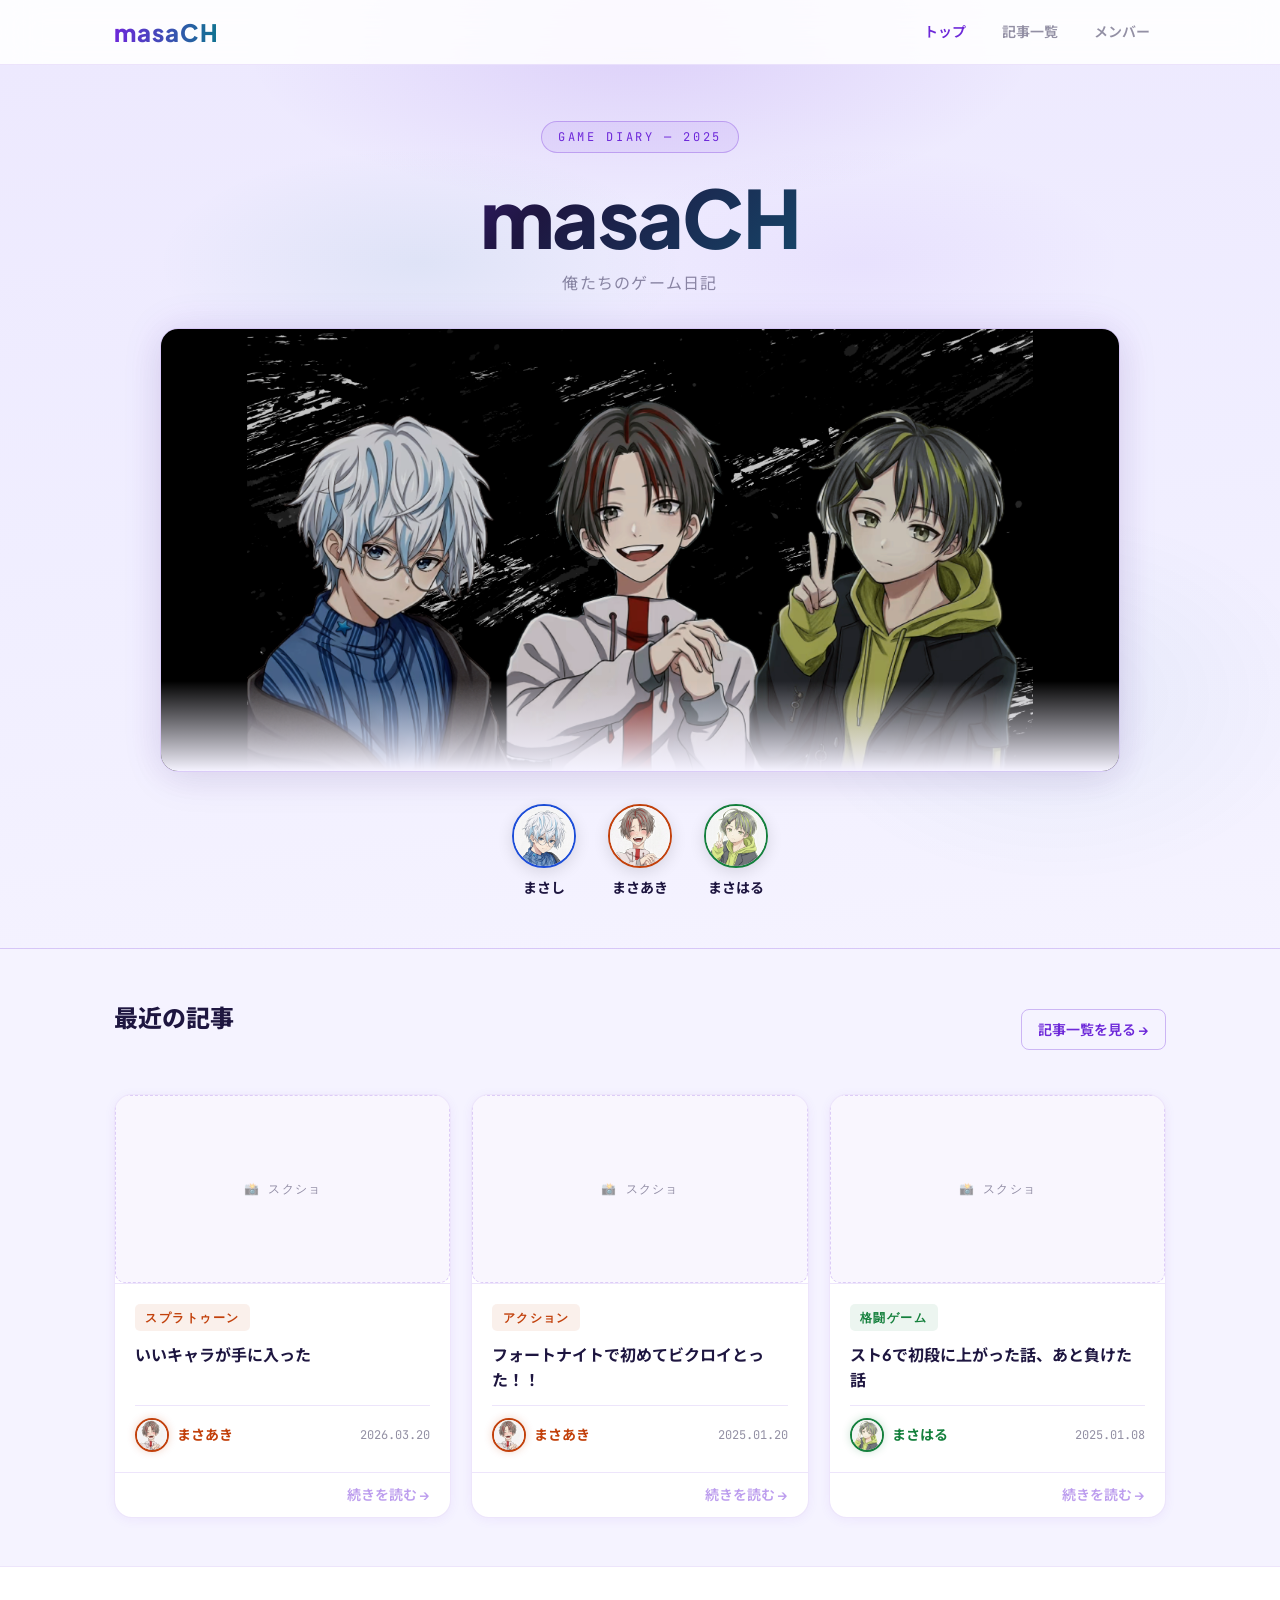
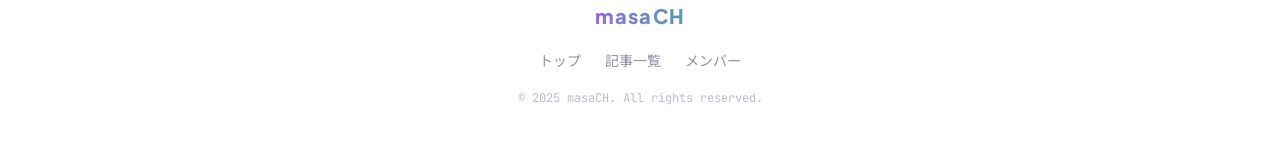
==== index.html @ e62e6ec9 "初回公開" ====
<!DOCTYPE html>
<html lang="ja">
<head>
  <meta charset="UTF-8">
  <meta name="viewport" content="width=device-width, initial-scale=1.0">
  <title>masaCH — 俺たちのゲーム日記</title>
  <meta name="description" content="3人家族のゲーム日記。遊んだゲームの感想やスクショをゆるく投稿中。">
  <link rel="stylesheet" href="css/style.css">
</head>
<body class="page-wrapper">

  <!-- Header -->
  <header class="site-header">
    <div class="header-inner">
      <a href="index.html" class="site-logo">masaCH</a>
      <button class="nav-toggle" aria-label="メニューを開く" aria-expanded="false" id="navToggle">
        <span></span><span></span><span></span>
      </button>
      <nav class="main-nav" id="mainNav">
        <a href="index.html" class="active">トップ</a>
        <a href="articles.html">記事一覧</a>
        <a href="members.html">メンバー</a>
      </nav>
    </div>
  </header>

  <!-- Hero -->
  <section class="hero">
    <div class="hero-glow"></div>
    <div class="hero-inner">
      <div class="hero-eyebrow">Game Diary — 2025</div>
      <h1 class="hero__title">masaCH</h1>
      <p class="hero__tagline">俺たちのゲーム日記</p>

      <!-- Group photo -->
      <div class="hero-photo">
        <img src="images/3shot.png" alt="masaCH メンバー3人">
      </div>

      <!-- Member chips (年齢なし) -->
      <div class="hero__members">
        <a href="articles.html?member=masashi" class="hero__member-chip member--masashi">
          <img class="avatar-img md" src="images/masashi.png" alt="まさし">
          <span>まさし</span>
        </a>
        <a href="articles.html?member=masaaki" class="hero__member-chip member--masaaki">
          <img class="avatar-img md" src="images/masaaki.png" alt="まさあき">
          <span>まさあき</span>
        </a>
        <a href="articles.html?member=masaharu" class="hero__member-chip member--masaharu">
          <img class="avatar-img md" src="images/masaharu.png" alt="まさはる">
          <span>まさはる</span>
        </a>
      </div>
    </div>
  </section>

  <!-- Main -->
  <main class="main-content">
    <div class="container">

      <section>
        <div class="section-header">
          <h2 class="section-title">最近の記事</h2>
          <a href="articles.html" class="view-all-link">記事一覧を見る →</a>
        </div>

        <div class="card-grid">
          <!-- ARTICLES_START -->
          <article class="card member--masaaki" data-member="masaaki">
            <div class="card__image">
              <div class="screenshot-placeholder"><span>📸 スクショ</span></div>
            </div>
            <div class="card__body">
              <div class="card__tag">スプラトゥーン</div>
              <h3 class="card__title">いいキャラが手に入った</h3>
              <div class="card__meta">
                <img class="avatar-img sm" src="images/masaaki.png" alt="まさあき">
                <span class="card__author">まさあき</span>
                <time class="card__date" datetime="2026-03-20">2026.03.20</time>
              </div>
            </div>
            <a href="article-004.html" class="card__link">続きを読む →</a>
          </article>

          <article class="card member--masaaki" data-member="masaaki">
            <div class="card__image">
              <div class="screenshot-placeholder"><span>📸 スクショ</span></div>
            </div>
            <div class="card__body">
              <div class="card__tag">アクション</div>
              <h3 class="card__title">フォートナイトで初めてビクロイとった！！</h3>
              <div class="card__meta">
                <img class="avatar-img sm" src="images/masaaki.png" alt="まさあき">
                <span class="card__author">まさあき</span>
                <time class="card__date" datetime="2025-01-20">2025.01.20</time>
              </div>
            </div>
            <a href="article-003.html" class="card__link">続きを読む →</a>
          </article>

          <article class="card member--masaharu" data-member="masaharu">
            <div class="card__image">
              <div class="screenshot-placeholder"><span>📸 スクショ</span></div>
            </div>
            <div class="card__body">
              <div class="card__tag">格闘ゲーム</div>
              <h3 class="card__title">スト6で初段に上がった話、あと負けた話</h3>
              <div class="card__meta">
                <img class="avatar-img sm" src="images/masaharu.png" alt="まさはる">
                <span class="card__author">まさはる</span>
                <time class="card__date" datetime="2025-01-08">2025.01.08</time>
              </div>
            </div>
            <a href="article-002.html" class="card__link">続きを読む →</a>
          </article>
          <!-- ARTICLES_END -->
        </div>
      </section>

    </div>
  </main>

  <!-- Footer -->
  <footer class="site-footer">
    <div class="footer-inner">
      <div class="footer-logo">masaCH</div>
      <nav class="footer-links">
        <a href="index.html">トップ</a>
        <a href="articles.html">記事一覧</a>
        <a href="members.html">メンバー</a>
      </nav>
      <p class="footer-copy">&copy; 2025 masaCH. All rights reserved.</p>
    </div>
  </footer>

  <script src="js/main.js"></script>
</body>
</html>
---- css/style.css ----
/* ===================================================
   masaCH — style.css  (ライトテーマ)
=================================================== */

@import url('https://fonts.googleapis.com/css2?family=Plus+Jakarta+Sans:wght@400;600;700;800&family=Noto+Sans+JP:wght@400;500;700&family=JetBrains+Mono:wght@400;500&display=swap');

/* --- Variables --- */
:root {
  --bg:          #f5f3ff;
  --surface:     #ffffff;
  --surface-s:   #f9f8ff;
  --border:      rgba(109,40,217,0.12);
  --border-h:    rgba(109,40,217,0.28);
  --text:        #1e1640;
  --muted:       rgba(30,22,64,0.48);

  --accent:      #6d28d9;
  --accent2:     #0e7490;

  /* メンバーカラー（ライト背景で読めるよう暗め） */
  --color-masaharu: #15803d;
  --color-masaaki:  #c2410c;
  --color-masashi:  #1d4ed8;

  --font-heading: 'Plus Jakarta Sans', 'Noto Sans JP', sans-serif;
  --font-body:    'Noto Sans JP', sans-serif;
  --font-mono:    'JetBrains Mono', monospace;

  --fs-xs:   0.75rem;
  --fs-sm:   0.875rem;
  --fs-base: 1rem;
  --fs-lg:   1.25rem;
  --fs-xl:   1.5rem;
  --fs-2xl:  2rem;

  --space-2: 0.5rem;
  --space-3: 0.75rem;
  --space-4: 1rem;
  --space-5: 1.25rem;
  --space-6: 1.5rem;
  --space-8: 2rem;
  --space-12: 3rem;

  --max-width: 1100px;
  --radius:    10px;
  --radius-lg: 18px;
}

/* --- Reset --- */
*, *::before, *::after { box-sizing: border-box; margin: 0; padding: 0; }
html { scroll-behavior: smooth; }

body {
  background: var(--bg);
  color: var(--text);
  font-family: var(--font-body);
  font-size: var(--fs-base);
  line-height: 1.7;
  min-height: 100vh;
  overflow-x: hidden;
}

/* 淡いパープルのグロー — コンテンツエリアのみ */
body::before {
  content: '';
  position: fixed;
  top: 40%; left: -5%;
  width: 50%; height: 50%;
  background: radial-gradient(ellipse, rgba(109,40,217,0.06) 0%, transparent 65%);
  pointer-events: none;
  z-index: 0;
}

body::after {
  content: '';
  position: fixed;
  bottom: 0; right: -5%;
  width: 45%; height: 45%;
  background: radial-gradient(ellipse, rgba(14,116,144,0.05) 0%, transparent 65%);
  pointer-events: none;
  z-index: 0;
}

img { max-width: 100%; height: auto; display: block; }
a { color: var(--accent); text-decoration: none; transition: opacity 0.2s; }
a:hover { opacity: 0.75; }
ul, ol { list-style: none; }

/* Layer above body glows */
.page-wrapper { position: relative; z-index: 1; display: flex; flex-direction: column; min-height: 100vh; }
.main-content { flex: 1; padding: var(--space-12) 0; }
.container { max-width: var(--max-width); margin: 0 auto; padding: 0 var(--space-6); }

/* Member color bindings */
.member--masaharu { --member-color: var(--color-masaharu); --member-bg: rgba(21,128,61,0.08); }
.member--masaaki  { --member-color: var(--color-masaaki);  --member-bg: rgba(194,65,12,0.08); }
.member--masashi  { --member-color: var(--color-masashi);  --member-bg: rgba(29,78,216,0.08); }

/* ===================================================
   AVATAR — 画像ベース
=================================================== */

.avatar-img {
  border-radius: 50%;
  object-fit: cover;
  object-position: top;
  flex-shrink: 0;
  display: block;
}

.avatar-img.sm  { width: 34px;  height: 34px; }
.avatar-img.md  { width: 56px;  height: 56px; }
.avatar-img.lg  { width: 120px; height: 120px; }
.avatar-img.xl  { width: 160px; height: 160px; }

.member--masaharu .avatar-img { border: 2px solid var(--color-masaharu); box-shadow: 0 0 8px rgba(21,128,61,0.22); }
.member--masaaki  .avatar-img { border: 2px solid var(--color-masaaki);  box-shadow: 0 0 8px rgba(194,65,12,0.22); }
.member--masashi  .avatar-img { border: 2px solid var(--color-masashi);  box-shadow: 0 0 8px rgba(29,78,216,0.22); }

/* ===================================================
   HEADER
=================================================== */

.site-header {
  background: rgba(255,255,255,0.82);
  backdrop-filter: blur(20px);
  -webkit-backdrop-filter: blur(20px);
  border-bottom: 1px solid var(--border);
  position: sticky;
  top: 0;
  z-index: 100;
}

.header-inner {
  display: flex;
  align-items: center;
  justify-content: space-between;
  height: 64px;
  max-width: var(--max-width);
  margin: 0 auto;
  padding: 0 var(--space-6);
}

.site-logo {
  font-family: var(--font-heading);
  font-size: var(--fs-xl);
  font-weight: 800;
  background: linear-gradient(90deg, #6d28d9 0%, #0e7490 100%);
  -webkit-background-clip: text;
  -webkit-text-fill-color: transparent;
  background-clip: text;
  letter-spacing: 0.04em;
}

.main-nav { display: flex; gap: 0.25rem; align-items: center; }

.main-nav a {
  font-family: var(--font-heading);
  font-size: var(--fs-sm);
  font-weight: 600;
  color: var(--muted);
  padding: var(--space-2) var(--space-4);
  border-radius: 8px;
  transition: color 0.2s, background 0.2s;
}

.main-nav a:hover { color: var(--text); background: rgba(109,40,217,0.07); opacity: 1; }
.main-nav a.active { color: var(--accent); }

/* Hamburger */
.nav-toggle {
  display: none;
  flex-direction: column;
  gap: 5px;
  background: none;
  border: none;
  cursor: pointer;
  padding: var(--space-2);
}

.nav-toggle span {
  display: block;
  width: 24px;
  height: 2px;
  background: var(--text);
  border-radius: 2px;
  transition: transform 0.3s, opacity 0.3s;
}

.nav-toggle.is-open span:nth-child(1) { transform: translateY(7px) rotate(45deg); }
.nav-toggle.is-open span:nth-child(2) { opacity: 0; }
.nav-toggle.is-open span:nth-child(3) { transform: translateY(-7px) rotate(-45deg); }

@media (max-width: 640px) {
  .nav-toggle { display: flex; }
  .main-nav {
    display: none;
    position: absolute;
    top: 64px; left: 0; right: 0;
    flex-direction: column;
    gap: 0;
    background: rgba(255,255,255,0.97);
    border-bottom: 1px solid var(--border);
    padding: var(--space-4) 0;
  }
  .main-nav.nav--open { display: flex; }
  .main-nav a { padding: var(--space-3) var(--space-6); border-radius: 0; }
}

/* ===================================================
   HERO — 3shot.png + タイトル + メンバーチップ
=================================================== */

.hero {
  padding: 3.5rem var(--space-6) 3rem;
  text-align: center;
  position: relative;
  background: linear-gradient(175deg, #ede9fe 0%, #f0eeff 50%, #f5f3ff 100%);
  border-bottom: 1px solid rgba(109,40,217,0.18);
}

/* Hero専用グロー */
.hero-glow {
  position: absolute;
  top: -15%; left: 50%;
  transform: translateX(-50%);
  width: 1100px; height: 550px;
  background:
    radial-gradient(ellipse 60% 50% at 50% 20%, rgba(109,40,217,0.13) 0%, transparent 60%),
    radial-gradient(ellipse 40% 35% at 30% 60%, rgba(14,116,144,0.07) 0%, transparent 60%),
    radial-gradient(ellipse 40% 35% at 70% 60%, rgba(124,58,237,0.06) 0%, transparent 60%);
  pointer-events: none;
}

.hero-inner {
  position: relative;
  z-index: 1;
  max-width: 960px;
  margin: 0 auto;
}

.hero-eyebrow {
  display: inline-block;
  font-family: var(--font-mono);
  font-size: var(--fs-xs);
  letter-spacing: 0.22em;
  text-transform: uppercase;
  color: var(--accent);
  border: 1px solid rgba(109,40,217,0.3);
  background: rgba(109,40,217,0.07);
  padding: 0.3rem 1rem;
  border-radius: 999px;
  margin-bottom: 1.5rem;
}

.hero__title {
  font-family: var(--font-heading);
  font-size: clamp(2.5rem, 7vw, 5rem);
  font-weight: 800;
  letter-spacing: -0.02em;
  line-height: 1;
  margin-bottom: 0.75rem;
  background: linear-gradient(135deg, #6d28d9 0%, #1e1640 40%, #0e7490 100%);
  -webkit-background-clip: text;
  -webkit-text-fill-color: transparent;
  background-clip: text;
}

.hero__tagline {
  font-family: var(--font-heading);
  font-size: var(--fs-base);
  color: var(--muted);
  letter-spacing: 0.08em;
  margin-bottom: 2rem;
}

/* Group photo */
.hero-photo {
  width: 100%;
  border-radius: var(--radius-lg);
  overflow: hidden;
  border: 1px solid rgba(109,40,217,0.18);
  box-shadow:
    0 0 40px rgba(109,40,217,0.1),
    0 8px 40px rgba(0,0,0,0.08);
  margin-bottom: 2rem;
  position: relative;
}

.hero-photo img {
  width: 100%;
  display: block;
  max-height: 480px;
  object-fit: cover;
  object-position: center top;
}

/* Bottom fade on photo */
.hero-photo::after {
  content: '';
  position: absolute;
  bottom: 0; left: 0; right: 0;
  height: 90px;
  background: linear-gradient(to top, #f5f3ff, transparent);
  pointer-events: none;
}

/* Member chips */
.hero__members {
  display: flex;
  justify-content: center;
  gap: 2rem;
  flex-wrap: wrap;
}

.hero__member-chip {
  display: flex;
  flex-direction: column;
  align-items: center;
  gap: 0.5rem;
  font-family: var(--font-heading);
  font-size: var(--fs-sm);
  font-weight: 700;
  color: var(--text);
  transition: transform 0.2s, opacity 0.2s;
}

.hero__member-chip:hover {
  transform: translateY(-3px);
  opacity: 1;
  color: var(--member-color, var(--accent));
}

.hero__member-chip .avatar-img.md {
  width: 64px;
  height: 64px;
  box-shadow: 0 4px 16px rgba(0,0,0,0.12);
  transition: box-shadow 0.2s;
}

.hero__member-chip:hover .avatar-img.md {
  box-shadow: 0 6px 20px rgba(0,0,0,0.18);
}

/* ===================================================
   SECTION HEADERS
=================================================== */

.section-header {
  display: flex;
  align-items: center;
  justify-content: space-between;
  margin-bottom: var(--space-8);
  flex-wrap: wrap;
  gap: var(--space-4);
}

.section-title {
  font-family: var(--font-heading);
  font-size: var(--fs-xl);
  font-weight: 800;
  color: var(--text);
}

.view-all-link {
  font-family: var(--font-heading);
  font-size: var(--fs-sm);
  font-weight: 600;
  color: var(--accent);
  border: 1px solid rgba(109,40,217,0.3);
  padding: var(--space-2) var(--space-4);
  border-radius: 8px;
  transition: background 0.2s;
}

.view-all-link:hover { background: rgba(109,40,217,0.07); opacity: 1; }

/* ===================================================
   CARD GRID
=================================================== */

.card-grid {
  display: grid;
  grid-template-columns: 1fr;
  gap: var(--space-5);
}

@media (min-width: 600px) {
  .card-grid { grid-template-columns: repeat(2, 1fr); }
}

@media (min-width: 900px) {
  .card-grid { grid-template-columns: repeat(3, 1fr); }
}

/* --- Card --- */
.card {
  background: var(--surface);
  border: 1px solid var(--border);
  border-radius: var(--radius-lg);
  overflow: hidden;
  display: flex;
  flex-direction: column;
  box-shadow: 0 2px 12px rgba(109,40,217,0.06);
  transition: border-color 0.25s, box-shadow 0.25s, transform 0.25s;
}

.card:hover {
  border-color: rgba(109,40,217,0.3);
  box-shadow: 0 8px 32px rgba(109,40,217,0.12);
  transform: translateY(-4px);
}

.card:hover.member--masaharu { border-color: rgba(21,128,61,0.4); box-shadow: 0 8px 32px rgba(21,128,61,0.1); }
.card:hover.member--masaaki  { border-color: rgba(194,65,12,0.4);  box-shadow: 0 8px 32px rgba(194,65,12,0.1); }
.card:hover.member--masashi  { border-color: rgba(29,78,216,0.4);  box-shadow: 0 8px 32px rgba(29,78,216,0.1); }

/* Card thumbnail */
.card__image {
  width: 100%;
  border-bottom: 1px solid var(--border);
  overflow: hidden;
}

.card__image .screenshot-placeholder {
  aspect-ratio: 16/9;
  background: rgba(109,40,217,0.04);
  display: flex;
  align-items: center;
  justify-content: center;
  color: var(--muted);
  font-family: var(--font-mono);
  font-size: var(--fs-xs);
  letter-spacing: 0.1em;
}

.card__image img {
  width: 100%;
  aspect-ratio: 16/9;
  object-fit: cover;
}

/* Card body */
.card__body {
  padding: var(--space-5);
  display: flex;
  flex-direction: column;
  gap: var(--space-3);
  flex: 1;
}

.card__tag {
  display: inline-block;
  font-family: var(--font-mono);
  font-size: var(--fs-xs);
  letter-spacing: 0.12em;
  text-transform: uppercase;
  padding: 0.2rem 0.65rem;
  border-radius: 5px;
  align-self: flex-start;
  color: var(--member-color, var(--accent));
  background: var(--member-bg, rgba(109,40,217,0.07));
  font-weight: 600;
}

.card__title {
  font-family: var(--font-heading);
  font-size: var(--fs-base);
  font-weight: 700;
  color: var(--text);
  line-height: 1.55;
  flex: 1;
}

.card__meta {
  display: flex;
  align-items: center;
  gap: var(--space-2);
  padding-top: var(--space-3);
  border-top: 1px solid var(--border);
  margin-top: auto;
}

.card__author {
  font-family: var(--font-heading);
  font-size: var(--fs-sm);
  font-weight: 700;
  color: var(--member-color, var(--accent));
}

.card__date {
  font-family: var(--font-mono);
  font-size: var(--fs-xs);
  color: var(--muted);
  margin-left: auto;
}

.card__link {
  display: block;
  text-align: right;
  padding: 0.625rem var(--space-5);
  font-family: var(--font-heading);
  font-size: var(--fs-sm);
  font-weight: 600;
  color: rgba(109,40,217,0.45);
  border-top: 1px solid var(--border);
  transition: color 0.2s;
}

.card:hover .card__link { color: var(--accent); }

/* ===================================================
   PAGE HEADER
=================================================== */

.page-header {
  padding: var(--space-12) 0 var(--space-8);
  border-bottom: 1px solid var(--border);
  margin-bottom: var(--space-8);
}

.page-header__title {
  font-family: var(--font-heading);
  font-size: var(--fs-2xl);
  font-weight: 800;
  color: var(--text);
}

.page-header__desc {
  margin-top: var(--space-3);
  color: var(--muted);
}

/* ===================================================
   MEMBERS PAGE
=================================================== */

.member-grid {
  display: grid;
  grid-template-columns: 1fr;
  gap: var(--space-8);
}

@media (min-width: 768px) {
  .member-grid { grid-template-columns: repeat(3, 1fr); }
}

.member-card {
  background: var(--surface);
  border: 1px solid var(--border);
  border-radius: var(--radius-lg);
  overflow: hidden;
  box-shadow: 0 2px 16px rgba(109,40,217,0.07);
  display: flex;
  flex-direction: column;
  text-align: center;
  transition: border-color 0.25s, box-shadow 0.25s, transform 0.25s;
}

.member-card:hover {
  border-color: var(--member-color);
  box-shadow: 0 8px 32px rgba(0,0,0,0.1);
  transform: translateY(-4px);
}

/* Full-width photo at top of member card */
.member-card__photo {
  width: 100%;
  aspect-ratio: 1 / 1;
  overflow: hidden;
  border-bottom: 1px solid var(--border);
}

.member-card__photo img {
  width: 100%;
  height: 100%;
  object-fit: cover;
  object-position: top;
  transition: transform 0.4s;
}

.member-card:hover .member-card__photo img {
  transform: scale(1.03);
}

.member-card__body {
  padding: var(--space-6) var(--space-5);
  display: flex;
  flex-direction: column;
  gap: var(--space-4);
  flex: 1;
}

.member-card__handle {
  font-family: var(--font-heading);
  font-size: var(--fs-xl);
  font-weight: 800;
  color: var(--member-color);
  letter-spacing: 0.03em;
}

.member-card__role {
  font-family: var(--font-mono);
  font-size: var(--fs-xs);
  color: var(--muted);
  border: 1px solid var(--border);
  padding: 0.2rem var(--space-3);
  border-radius: 999px;
  display: inline-block;
  letter-spacing: 0.06em;
}

.member-card__age {
  font-family: var(--font-mono);
  font-size: var(--fs-sm);
  color: var(--member-color);
  font-weight: 500;
}

.member-card__bio {
  font-size: var(--fs-sm);
  color: var(--muted);
  line-height: 1.85;
  text-align: left;
}

.member-card__genres {
  display: flex;
  gap: var(--space-2);
  flex-wrap: wrap;
  justify-content: center;
}

.genre-tag {
  font-family: var(--font-mono);
  font-size: var(--fs-xs);
  color: var(--member-color);
  background: var(--member-bg);
  border: 1px solid var(--border);
  padding: 0.2rem var(--space-3);
  border-radius: 5px;
  letter-spacing: 0.04em;
}

.member-card__playing {
  font-family: var(--font-mono);
  font-size: var(--fs-xs);
  color: var(--muted);
}

.member-card__playing span { color: var(--member-color); }

.member-card__articles-link {
  display: inline-flex;
  align-items: center;
  gap: var(--space-2);
  font-family: var(--font-heading);
  font-size: var(--fs-sm);
  font-weight: 700;
  color: var(--member-color);
  border: 1px solid var(--border);
  padding: var(--space-2) var(--space-5);
  border-radius: 999px;
  margin-top: auto;
  transition: background 0.2s, border-color 0.2s;
}

.member-card__articles-link:hover {
  background: var(--member-bg);
  border-color: var(--member-color);
  opacity: 1;
}

/* ===================================================
   FILTER BAR
=================================================== */

.filter-bar {
  display: flex;
  gap: var(--space-3);
  flex-wrap: wrap;
  margin-bottom: var(--space-8);
}

.filter-btn {
  font-family: var(--font-heading);
  font-size: var(--fs-sm);
  font-weight: 600;
  color: var(--muted);
  background: var(--surface);
  border: 1px solid var(--border);
  padding: var(--space-2) var(--space-5);
  border-radius: 999px;
  cursor: pointer;
  box-shadow: 0 1px 4px rgba(0,0,0,0.05);
  transition: color 0.2s, border-color 0.2s, background 0.2s;
}

.filter-btn:hover { color: var(--text); border-color: var(--border-h); }

.filter-btn.is-active {
  color: var(--filter-color, var(--accent));
  border-color: var(--filter-color, var(--accent));
  background: var(--filter-bg, rgba(109,40,217,0.07));
}

.filter-btn--masaharu { --filter-color: var(--color-masaharu); --filter-bg: rgba(21,128,61,0.07); }
.filter-btn--masaaki  { --filter-color: var(--color-masaaki);  --filter-bg: rgba(194,65,12,0.07); }
.filter-btn--masashi  { --filter-color: var(--color-masashi);  --filter-bg: rgba(29,78,216,0.07); }

.card.is-hidden { display: none; }

/* ===================================================
   ARTICLE PAGE
=================================================== */

.breadcrumb {
  font-size: var(--fs-sm);
  color: var(--muted);
  margin-bottom: var(--space-8);
  display: flex;
  gap: var(--space-2);
  align-items: center;
  flex-wrap: wrap;
}

.breadcrumb a { color: var(--muted); }
.breadcrumb a:hover { color: var(--text); opacity: 1; }
.breadcrumb__sep { opacity: 0.3; }

.article-header { margin-bottom: var(--space-8); }
.article-header .card__tag { margin-bottom: var(--space-4); font-size: var(--fs-sm); }

.article__title {
  font-family: var(--font-heading);
  font-size: clamp(1.5rem, 4vw, 2.25rem);
  font-weight: 800;
  color: var(--text);
  line-height: 1.3;
  margin-bottom: var(--space-6);
}

.article-meta {
  display: flex;
  align-items: center;
  gap: var(--space-6);
  flex-wrap: wrap;
  padding: var(--space-4) var(--space-6);
  background: var(--surface);
  border: 1px solid var(--border);
  border-left: 3px solid var(--member-color, var(--accent));
  border-radius: var(--radius);
  box-shadow: 0 1px 8px rgba(0,0,0,0.05);
}

.article-meta__item {
  display: flex;
  align-items: center;
  gap: var(--space-2);
  font-size: var(--fs-sm);
  color: var(--muted);
}

.article-meta__item strong { color: var(--member-color, var(--accent)); font-weight: 700; }
.article-meta__label { font-family: var(--font-mono); font-size: var(--fs-xs); color: var(--muted); }

.article-body {
  font-size: var(--fs-base);
  line-height: 1.9;
  color: var(--text);
  max-width: 72ch;
}

.article-body p { margin-bottom: var(--space-6); }

.article-body h2 {
  font-family: var(--font-heading);
  font-size: var(--fs-xl);
  font-weight: 700;
  color: var(--text);
  padding-left: var(--space-4);
  border-left: 3px solid var(--member-color, var(--accent));
  margin: var(--space-8) 0 var(--space-4);
}

.article-body blockquote {
  border-left: 3px solid var(--member-color, var(--accent));
  padding: var(--space-4) var(--space-6);
  background: var(--surface-s);
  border-radius: 0 var(--radius) var(--radius) 0;
  color: var(--muted);
  font-style: italic;
  margin: var(--space-6) 0;
  box-shadow: 0 1px 6px rgba(0,0,0,0.04);
}

.article-body .score {
  display: inline-block;
  font-family: var(--font-mono);
  font-size: var(--fs-base);
  font-weight: 700;
  color: var(--member-color, var(--accent));
  background: var(--member-bg, rgba(109,40,217,0.07));
  border: 1px solid var(--border);
  padding: var(--space-2) var(--space-4);
  border-radius: var(--radius);
  margin-top: var(--space-4);
}

/* Screenshots */
.screenshots { margin: var(--space-12) 0; }

.section-title {
  font-family: var(--font-heading);
  font-size: var(--fs-xl);
  font-weight: 800;
  color: var(--text);
  margin-bottom: var(--space-6);
}

.screenshots__grid {
  display: grid;
  grid-template-columns: repeat(auto-fill, minmax(260px, 1fr));
  gap: var(--space-4);
}

.screenshot-placeholder {
  aspect-ratio: 16/9;
  background: var(--surface);
  border: 1px dashed rgba(109,40,217,0.2);
  border-radius: var(--radius);
  display: flex;
  align-items: center;
  justify-content: center;
  color: var(--muted);
  font-family: var(--font-mono);
  font-size: var(--fs-xs);
  letter-spacing: 0.1em;
  transition: border-color 0.2s;
}

.screenshot-placeholder:hover { border-color: var(--member-color, var(--accent)); }

.screenshots__grid img {
  width: 100%;
  aspect-ratio: 16/9;
  object-fit: cover;
  border-radius: var(--radius);
  border: 1px solid var(--border);
}

/* Author card */
.author-card {
  display: flex;
  gap: var(--space-6);
  align-items: flex-start;
  padding: var(--space-6);
  background: var(--surface);
  border: 1px solid var(--border);
  border-radius: var(--radius-lg);
  margin: var(--space-12) 0;
  box-shadow: 0 2px 16px rgba(109,40,217,0.07);
}

.author-card__info { flex: 1; }

.author-card__handle {
  font-family: var(--font-heading);
  font-size: var(--fs-lg);
  font-weight: 700;
  color: var(--member-color, var(--accent));
  margin-bottom: var(--space-2);
}

.author-card__bio {
  font-size: var(--fs-sm);
  color: var(--muted);
  line-height: 1.8;
  margin-bottom: var(--space-3);
}

.author-card__link {
  font-size: var(--fs-sm);
  font-weight: 700;
  color: var(--member-color, var(--accent));
}

/* Article nav */
.article-nav {
  display: grid;
  grid-template-columns: 1fr 1fr;
  gap: var(--space-4);
  margin: var(--space-8) 0;
}

.article-nav__item {
  display: flex;
  flex-direction: column;
  gap: 0.25rem;
  padding: var(--space-4);
  background: var(--surface);
  border: 1px solid var(--border);
  border-radius: var(--radius);
  transition: border-color 0.2s, box-shadow 0.2s;
  box-shadow: 0 1px 6px rgba(0,0,0,0.04);
}

.article-nav__item:hover { border-color: var(--accent); box-shadow: 0 4px 16px rgba(109,40,217,0.1); }

.article-nav__label {
  font-family: var(--font-mono);
  font-size: var(--fs-xs);
  color: var(--muted);
}

.article-nav__title {
  font-size: var(--fs-sm);
  font-weight: 700;
  color: var(--text);
}

.article-nav__item--next { text-align: right; }

/* ===================================================
   FOOTER
=================================================== */

.site-footer {
  border-top: 1px solid var(--border);
  padding: var(--space-8) 0;
  text-align: center;
  background: #ffffff;
}

.footer-inner {
  display: flex;
  flex-direction: column;
  gap: var(--space-4);
  align-items: center;
}

.footer-logo {
  font-family: var(--font-heading);
  font-size: var(--fs-lg);
  font-weight: 800;
  background: linear-gradient(90deg, #6d28d9, #0e7490);
  -webkit-background-clip: text;
  -webkit-text-fill-color: transparent;
  background-clip: text;
  letter-spacing: 0.06em;
  opacity: 0.7;
}

.footer-links { display: flex; gap: var(--space-6); }

.footer-links a {
  font-size: var(--fs-sm);
  color: var(--muted);
  transition: color 0.2s;
}

.footer-links a:hover { color: var(--text); opacity: 1; }

.footer-copy {
  font-family: var(--font-mono);
  font-size: var(--fs-xs);
  color: var(--muted);
  opacity: 0.6;
}
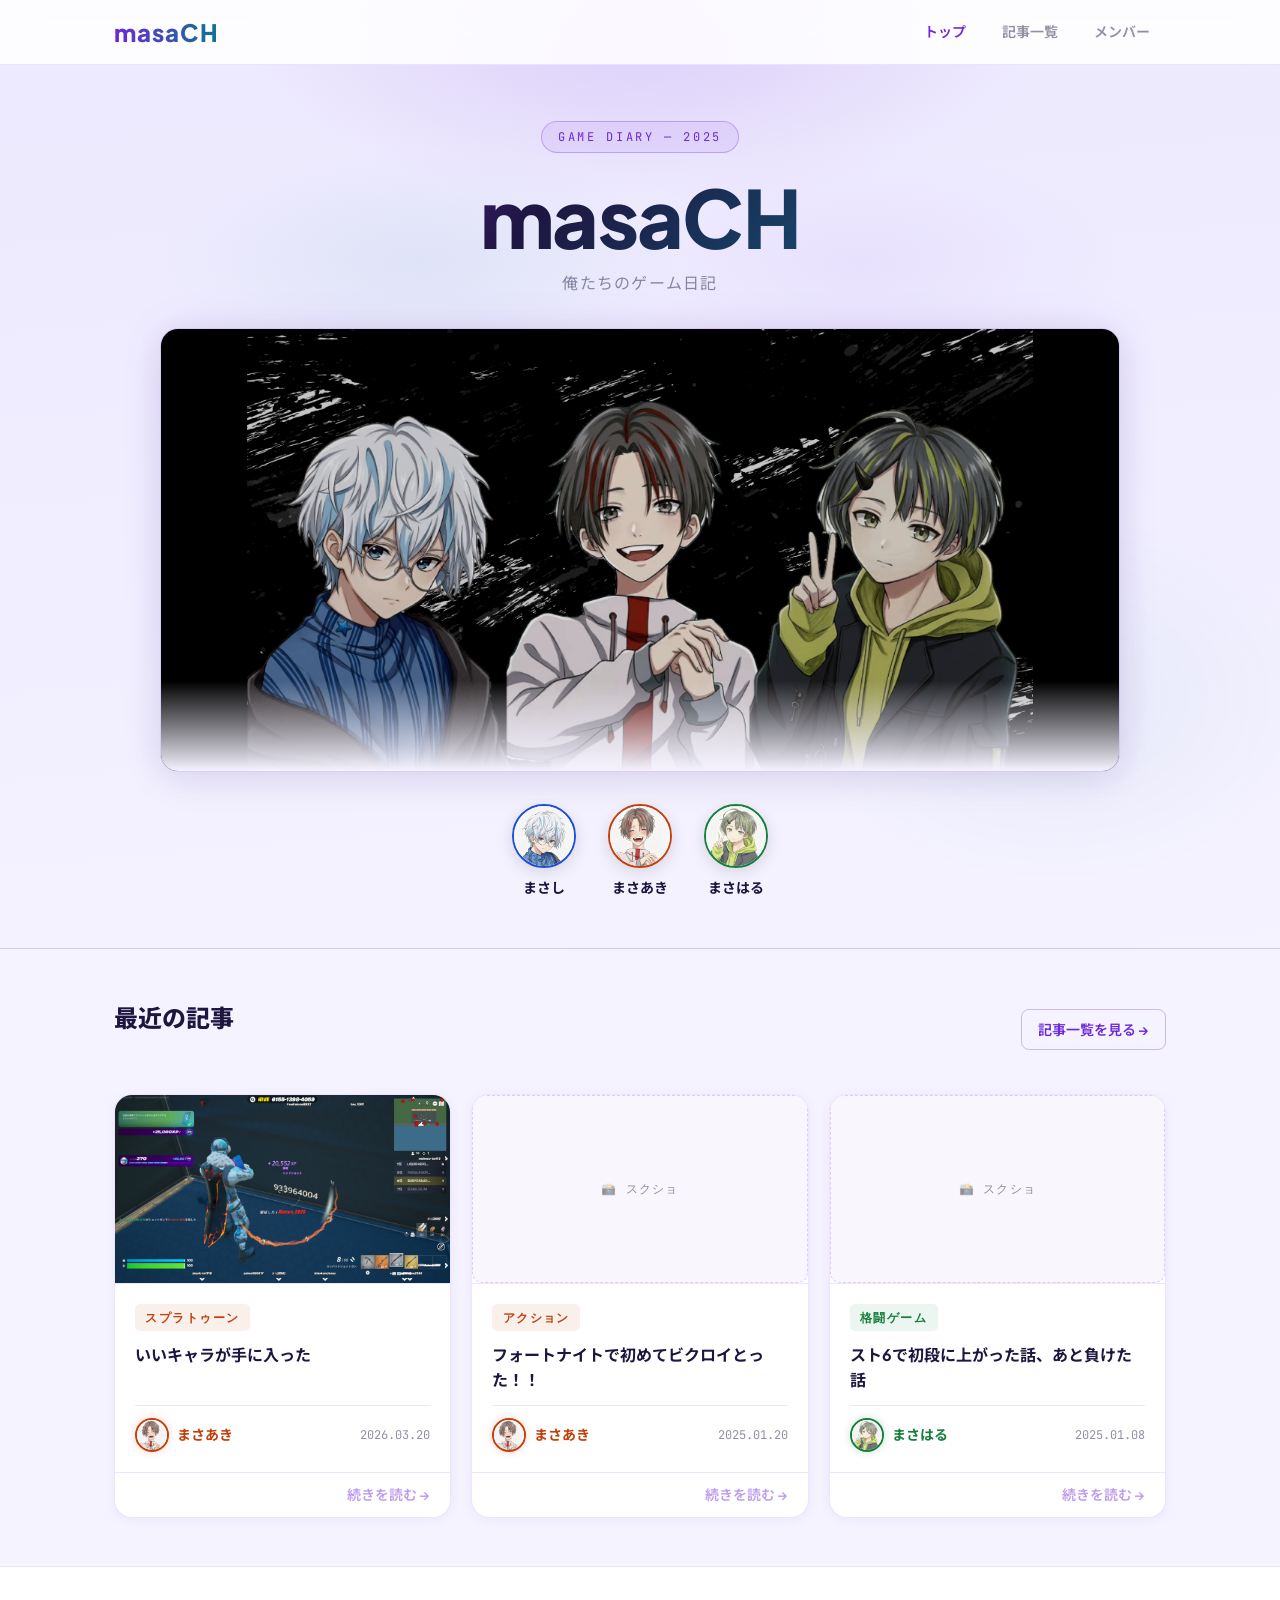
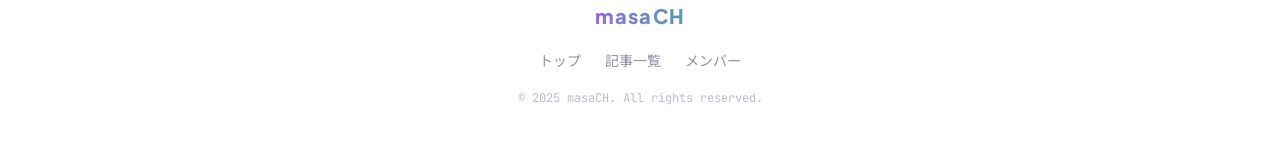
==== commit b89c3215: "スクショ表示について修正" ====
--- a/index.html
+++ b/index.html
@@ -69,7 +69,7 @@
           <!-- ARTICLES_START -->
           <article class="card member--masaaki" data-member="masaaki">
             <div class="card__image">
-              <div class="screenshot-placeholder"><span>📸 スクショ</span></div>
+              <img src="images/20260320masaaki1.jpeg" alt="いいキャラが手に入った" loading="lazy">
             </div>
             <div class="card__body">
               <div class="card__tag">スプラトゥーン</div>
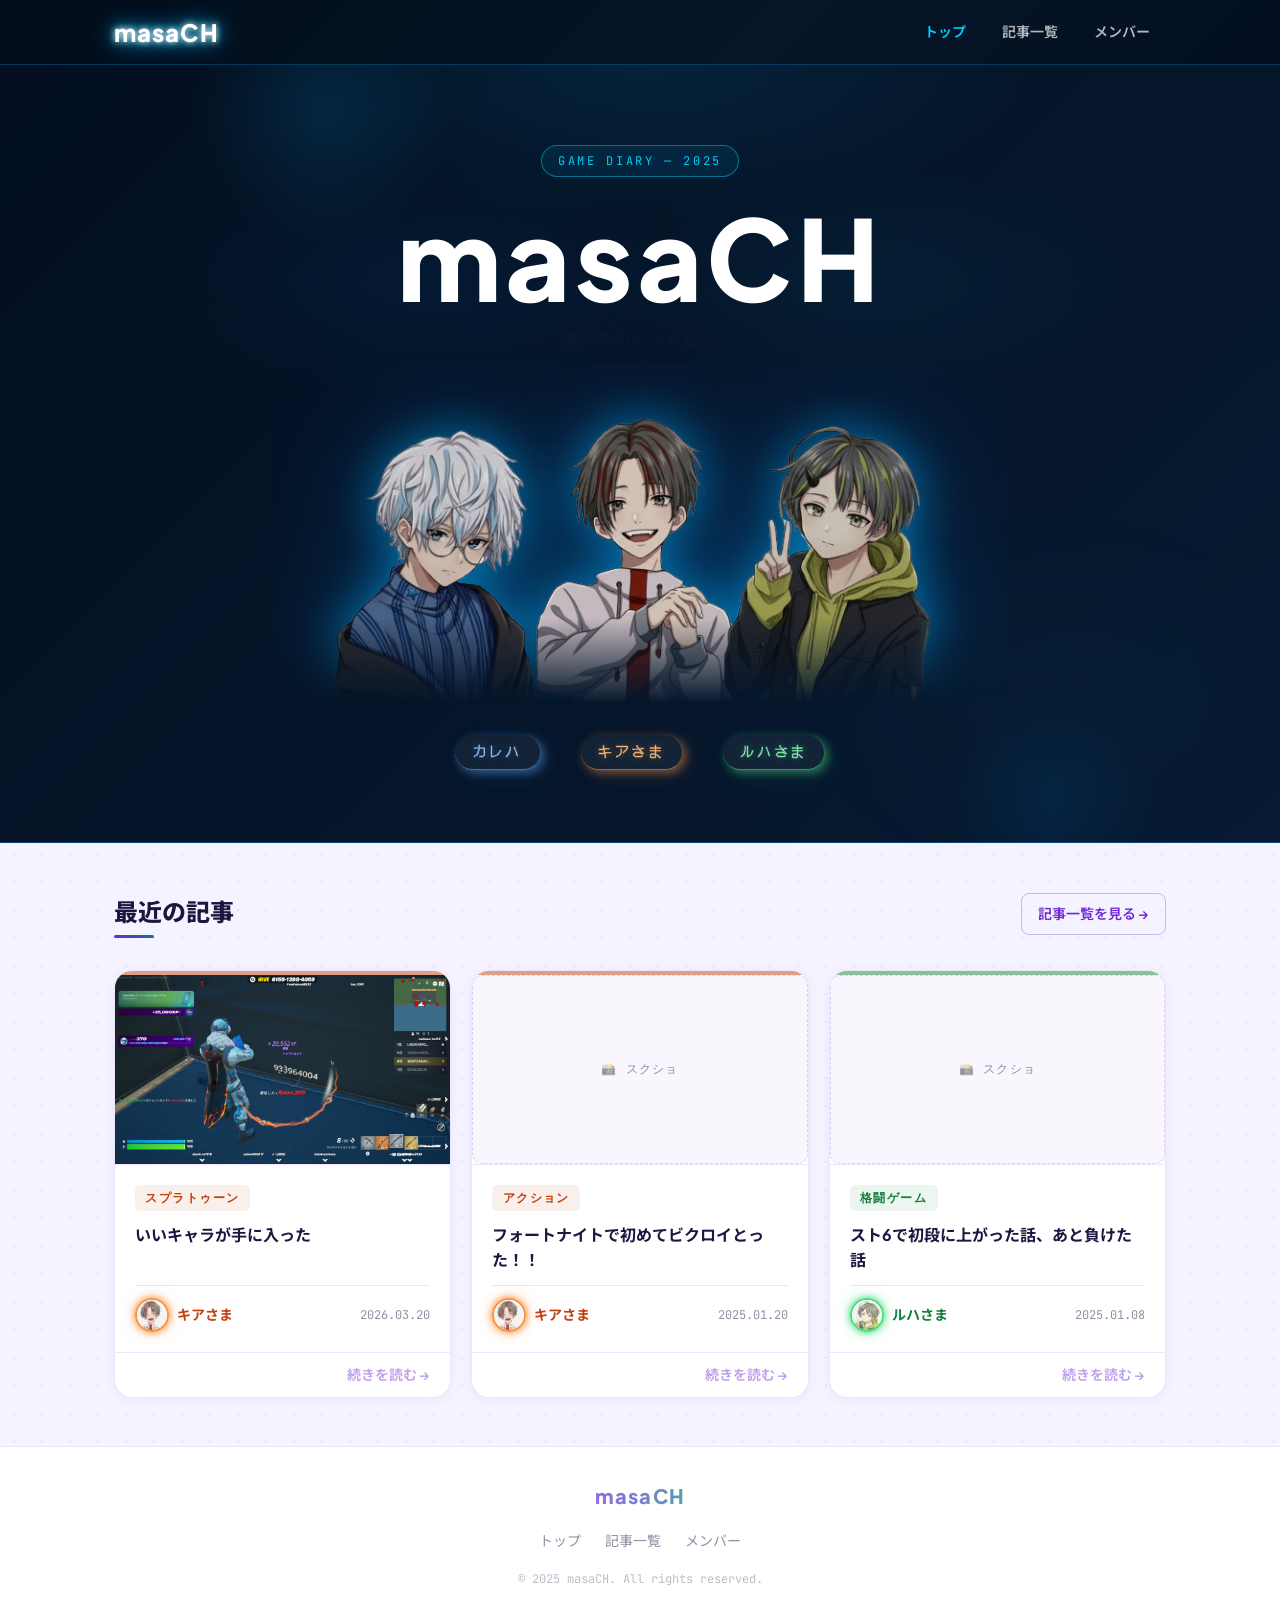
==== commit f1b5d6e4: "ヒーロービュー変更" ====
--- a/index.html
+++ b/index.html
@@ -34,23 +34,14 @@
 
       <!-- Group photo -->
       <div class="hero-photo">
-        <img src="images/3shot.png" alt="masaCH メンバー3人">
+        <img src="images/3shot-v6.png" alt="masaCH メンバー3人">
       </div>
 
-      <!-- Member chips (年齢なし) -->
-      <div class="hero__members">
-        <a href="articles.html?member=masashi" class="hero__member-chip member--masashi">
-          <img class="avatar-img md" src="images/masashi.png" alt="まさし">
-          <span>まさし</span>
-        </a>
-        <a href="articles.html?member=masaaki" class="hero__member-chip member--masaaki">
-          <img class="avatar-img md" src="images/masaaki.png" alt="まさあき">
-          <span>まさあき</span>
-        </a>
-        <a href="articles.html?member=masaharu" class="hero__member-chip member--masaharu">
-          <img class="avatar-img md" src="images/masaharu.png" alt="まさはる">
-          <span>まさはる</span>
-        </a>
+      <!-- Member names -->
+      <div class="hero__member-names">
+        <a href="members.html#masashi" class="hero__member-name member--masashi">カレハ</a>
+        <a href="members.html#masaaki" class="hero__member-name member--masaaki">キアさま</a>
+        <a href="members.html#masaharu" class="hero__member-name member--masaharu">ルハさま</a>
       </div>
     </div>
   </section>
@@ -75,8 +66,8 @@
               <div class="card__tag">スプラトゥーン</div>
               <h3 class="card__title">いいキャラが手に入った</h3>
               <div class="card__meta">
-                <img class="avatar-img sm" src="images/masaaki.png" alt="まさあき">
-                <span class="card__author">まさあき</span>
+                <div class="avatar-circle sm member--masaaki"><img src="images/masaaki.png" alt="キアさま"></div>
+                <span class="card__author">キアさま</span>
                 <time class="card__date" datetime="2026-03-20">2026.03.20</time>
               </div>
             </div>
@@ -91,8 +82,8 @@
               <div class="card__tag">アクション</div>
               <h3 class="card__title">フォートナイトで初めてビクロイとった！！</h3>
               <div class="card__meta">
-                <img class="avatar-img sm" src="images/masaaki.png" alt="まさあき">
-                <span class="card__author">まさあき</span>
+                <div class="avatar-circle sm member--masaaki"><img src="images/masaaki.png" alt="キアさま"></div>
+                <span class="card__author">キアさま</span>
                 <time class="card__date" datetime="2025-01-20">2025.01.20</time>
               </div>
             </div>
@@ -107,8 +98,8 @@
               <div class="card__tag">格闘ゲーム</div>
               <h3 class="card__title">スト6で初段に上がった話、あと負けた話</h3>
               <div class="card__meta">
-                <img class="avatar-img sm" src="images/masaharu.png" alt="まさはる">
-                <span class="card__author">まさはる</span>
+                <div class="avatar-circle sm member--masaharu"><img src="images/masaharu.png" alt="ルハさま"></div>
+                <span class="card__author">ルハさま</span>
                 <time class="card__date" datetime="2025-01-08">2025.01.08</time>
               </div>
             </div>
--- a/css/style.css
+++ b/css/style.css
@@ -2,7 +2,7 @@
    masaCH — style.css  (ライトテーマ)
 =================================================== */
 
-@import url('https://fonts.googleapis.com/css2?family=Plus+Jakarta+Sans:wght@400;600;700;800&family=Noto+Sans+JP:wght@400;500;700&family=JetBrains+Mono:wght@400;500&display=swap');
+@import url('https://fonts.googleapis.com/css2?family=Plus+Jakarta+Sans:wght@400;600;700;800&family=Noto+Sans+JP:wght@400;500;700&family=JetBrains+Mono:wght@400;500&family=DotGothic16&display=swap');
 
 /* --- Variables --- */
 :root {
@@ -17,7 +17,6 @@
   --accent:      #6d28d9;
   --accent2:     #0e7490;
 
-  /* メンバーカラー（ライト背景で読めるよう暗め） */
   --color-masaharu: #15803d;
   --color-masaaki:  #c2410c;
   --color-masashi:  #1d4ed8;
@@ -46,12 +45,59 @@
   --radius-lg: 18px;
 }
 
+/* ===================================================
+   ANIMATIONS
+=================================================== */
+
+@keyframes fadeInUp {
+  from { opacity: 0; transform: translateY(20px); }
+  to   { opacity: 1; transform: translateY(0); }
+}
+
+@keyframes floatY {
+  0%, 100% { transform: translateY(0); }
+  50%       { transform: translateY(-8px); }
+}
+
+@keyframes heroGradient {
+  0%, 100% { background-position: 0% 50%; }
+  50%       { background-position: 100% 50%; }
+}
+
+@keyframes eyebrowPulse {
+  0%, 100% { box-shadow: 0 0 0 0 rgba(0,212,255,0.3); }
+  50%       { box-shadow: 0 0 0 6px rgba(0,212,255,0); }
+}
+
+@keyframes neonFlicker {
+  0%, 90%, 100% {
+    text-shadow:
+      0 0 6px rgba(255,255,255,0.9),
+      0 0 14px rgba(0,212,255,0.9),
+      0 0 30px rgba(0,180,255,0.65),
+      0 0 60px rgba(0,140,255,0.4),
+      0 0 100px rgba(0,100,200,0.2);
+    opacity: 1;
+  }
+  92% { opacity: 0.82; }
+  94% { opacity: 1; }
+  96% { opacity: 0.88; }
+  98% { opacity: 1; }
+}
+
+@keyframes orb {
+  0%, 100% { transform: translateX(-50%) translateY(0) scale(1); }
+  50%       { transform: translateX(-50%) translateY(-20px) scale(1.05); }
+}
+
 /* --- Reset --- */
 *, *::before, *::after { box-sizing: border-box; margin: 0; padding: 0; }
 html { scroll-behavior: smooth; }
 
 body {
   background: var(--bg);
+  background-image: radial-gradient(circle, rgba(109,40,217,0.09) 1px, transparent 1px);
+  background-size: 28px 28px;
   color: var(--text);
   font-family: var(--font-body);
   font-size: var(--fs-base);
@@ -60,7 +106,6 @@
   overflow-x: hidden;
 }
 
-/* 淡いパープルのグロー — コンテンツエリアのみ */
 body::before {
   content: '';
   position: fixed;
@@ -86,7 +131,6 @@
 a:hover { opacity: 0.75; }
 ul, ol { list-style: none; }
 
-/* Layer above body glows */
 .page-wrapper { position: relative; z-index: 1; display: flex; flex-direction: column; min-height: 100vh; }
 .main-content { flex: 1; padding: var(--space-12) 0; }
 .container { max-width: var(--max-width); margin: 0 auto; padding: 0 var(--space-6); }
@@ -97,35 +141,77 @@
 .member--masashi  { --member-color: var(--color-masashi);  --member-bg: rgba(29,78,216,0.08); }
 
 /* ===================================================
-   AVATAR — 画像ベース
-=================================================== */
-
+   AVATAR — ラッパー方式（overflow:hidden でズーム可能）
+=================================================== */
+
+/* ラッパー div */
+.avatar-circle {
+  border-radius: 50%;
+  overflow: hidden;
+  flex-shrink: 0;
+  display: block;
+}
+.avatar-circle.sm { width: 34px;  height: 34px; }
+.avatar-circle.md { width: 64px;  height: 64px; }
+.avatar-circle.lg { width: 120px; height: 120px; }
+
+.avatar-circle img {
+  width: 100%;
+  height: 100%;
+  object-fit: cover;
+  object-position: top center;
+  display: block;
+  transition: transform 0.3s;
+}
+
+/* まさあき・まさはるは顔が小さいので拡大 */
+.member--masaaki .avatar-circle img,
+.avatar-circle.member--masaaki img {
+  transform: scale(1.15);
+  transform-origin: top center;
+}
+.member--masaharu .avatar-circle img,
+.avatar-circle.member--masaharu img {
+  transform: scale(1.2);
+  transform-origin: top center;
+}
+
+/* ボーダー・グロー（ネオン風） */
+.member--masaharu .avatar-circle,
+.avatar-circle.member--masaharu {
+  border: 2px solid #4ade80;
+  box-shadow: 0 0 6px #4ade80, 0 0 14px rgba(74,222,128,0.55), inset 0 0 6px rgba(74,222,128,0.15);
+}
+.member--masaaki .avatar-circle,
+.avatar-circle.member--masaaki {
+  border: 2px solid #fb923c;
+  box-shadow: 0 0 6px #fb923c, 0 0 14px rgba(251,146,60,0.55), inset 0 0 6px rgba(251,146,60,0.15);
+}
+.member--masashi .avatar-circle,
+.avatar-circle.member--masashi {
+  border: 2px solid #60a5fa;
+  box-shadow: 0 0 6px #60a5fa, 0 0 14px rgba(96,165,250,0.55), inset 0 0 6px rgba(96,165,250,0.15);
+}
+
+/* 旧 avatar-img との後方互換（member-card__photo 内などで引き続き使用） */
 .avatar-img {
   border-radius: 50%;
   object-fit: cover;
-  object-position: top;
+  object-position: top center;
   flex-shrink: 0;
   display: block;
 }
-
 .avatar-img.sm  { width: 34px;  height: 34px; }
 .avatar-img.md  { width: 56px;  height: 56px; }
 .avatar-img.lg  { width: 120px; height: 120px; }
-.avatar-img.xl  { width: 160px; height: 160px; }
-
-.member--masaharu .avatar-img { border: 2px solid var(--color-masaharu); box-shadow: 0 0 8px rgba(21,128,61,0.22); }
-.member--masaaki  .avatar-img { border: 2px solid var(--color-masaaki);  box-shadow: 0 0 8px rgba(194,65,12,0.22); }
-.member--masashi  .avatar-img { border: 2px solid var(--color-masashi);  box-shadow: 0 0 8px rgba(29,78,216,0.22); }
 
 /* ===================================================
    HEADER
 =================================================== */
 
 .site-header {
-  background: rgba(255,255,255,0.82);
-  backdrop-filter: blur(20px);
-  -webkit-backdrop-filter: blur(20px);
-  border-bottom: 1px solid var(--border);
+  background: linear-gradient(135deg, #020c1a 0%, #051628 60%, #030f20 100%);
+  border-bottom: 1px solid rgba(0,180,255,0.25);
   position: sticky;
   top: 0;
   z-index: 100;
@@ -145,10 +231,11 @@
   font-family: var(--font-heading);
   font-size: var(--fs-xl);
   font-weight: 800;
-  background: linear-gradient(90deg, #6d28d9 0%, #0e7490 100%);
-  -webkit-background-clip: text;
-  -webkit-text-fill-color: transparent;
-  background-clip: text;
+  color: #fff;
+  text-shadow:
+    0 0 6px #fff,
+    0 0 14px #00d4ff,
+    0 0 28px #00aaff;
   letter-spacing: 0.04em;
 }
 
@@ -158,16 +245,15 @@
   font-family: var(--font-heading);
   font-size: var(--fs-sm);
   font-weight: 600;
-  color: var(--muted);
+  color: rgba(255,255,255,0.7);
   padding: var(--space-2) var(--space-4);
   border-radius: 8px;
   transition: color 0.2s, background 0.2s;
 }
 
-.main-nav a:hover { color: var(--text); background: rgba(109,40,217,0.07); opacity: 1; }
-.main-nav a.active { color: var(--accent); }
-
-/* Hamburger */
+.main-nav a:hover { color: #fff; background: rgba(0,180,255,0.15); opacity: 1; }
+.main-nav a.active { color: #00d4ff; }
+
 .nav-toggle {
   display: none;
   flex-direction: column;
@@ -182,7 +268,7 @@
   display: block;
   width: 24px;
   height: 2px;
-  background: var(--text);
+  background: rgba(255,255,255,0.85);
   border-radius: 2px;
   transition: transform 0.3s, opacity 0.3s;
 }
@@ -199,8 +285,8 @@
     top: 64px; left: 0; right: 0;
     flex-direction: column;
     gap: 0;
-    background: rgba(255,255,255,0.97);
-    border-bottom: 1px solid var(--border);
+    background: #020c1a;
+    border-bottom: 1px solid rgba(0,180,255,0.25);
     padding: var(--space-4) 0;
   }
   .main-nav.nav--open { display: flex; }
@@ -208,27 +294,52 @@
 }
 
 /* ===================================================
-   HERO — 3shot.png + タイトル + メンバーチップ
+   HERO — 大型・アニメーショングラデーション
 =================================================== */
 
 .hero {
-  padding: 3.5rem var(--space-6) 3rem;
+  padding: 5rem var(--space-6) 4.5rem;
   text-align: center;
   position: relative;
-  background: linear-gradient(175deg, #ede9fe 0%, #f0eeff 50%, #f5f3ff 100%);
-  border-bottom: 1px solid rgba(109,40,217,0.18);
-}
-
-/* Hero専用グロー */
+  background: linear-gradient(-45deg, #020c1a, #051628, #081e38, #030f20);
+  background-size: 400% 400%;
+  animation: heroGradient 10s ease infinite;
+  border-bottom: 1px solid rgba(0,180,255,0.3);
+  overflow: hidden;
+}
+
+/* 浮遊するデコレーション orb */
+.hero::before {
+  content: '';
+  position: absolute;
+  top: -80px; left: 15%;
+  width: 260px; height: 260px;
+  background: radial-gradient(circle, rgba(0,180,255,0.12) 0%, transparent 70%);
+  border-radius: 50%;
+  animation: orb 7s ease-in-out infinite;
+  pointer-events: none;
+}
+
+.hero::after {
+  content: '';
+  position: absolute;
+  bottom: -60px; right: 10%;
+  width: 200px; height: 200px;
+  background: radial-gradient(circle, rgba(0,120,220,0.1) 0%, transparent 70%);
+  border-radius: 50%;
+  animation: orb 9s ease-in-out infinite reverse;
+  pointer-events: none;
+}
+
 .hero-glow {
   position: absolute;
   top: -15%; left: 50%;
   transform: translateX(-50%);
   width: 1100px; height: 550px;
   background:
-    radial-gradient(ellipse 60% 50% at 50% 20%, rgba(109,40,217,0.13) 0%, transparent 60%),
-    radial-gradient(ellipse 40% 35% at 30% 60%, rgba(14,116,144,0.07) 0%, transparent 60%),
-    radial-gradient(ellipse 40% 35% at 70% 60%, rgba(124,58,237,0.06) 0%, transparent 60%);
+    radial-gradient(ellipse 60% 50% at 50% 20%, rgba(0,180,255,0.1) 0%, transparent 60%),
+    radial-gradient(ellipse 40% 35% at 30% 60%, rgba(0,120,220,0.07) 0%, transparent 60%),
+    radial-gradient(ellipse 40% 35% at 70% 60%, rgba(0,200,255,0.05) 0%, transparent 60%);
   pointer-events: none;
 }
 
@@ -245,25 +356,24 @@
   font-size: var(--fs-xs);
   letter-spacing: 0.22em;
   text-transform: uppercase;
-  color: var(--accent);
-  border: 1px solid rgba(109,40,217,0.3);
-  background: rgba(109,40,217,0.07);
+  color: rgba(0,212,255,0.95);
+  border: 1px solid rgba(0,212,255,0.45);
+  background: rgba(0,180,255,0.08);
   padding: 0.3rem 1rem;
   border-radius: 999px;
   margin-bottom: 1.5rem;
+  animation: eyebrowPulse 3s ease-in-out infinite;
 }
 
 .hero__title {
   font-family: var(--font-heading);
-  font-size: clamp(2.5rem, 7vw, 5rem);
+  font-size: clamp(3.2rem, 10vw, 7rem);
   font-weight: 800;
-  letter-spacing: -0.02em;
+  letter-spacing: 0.04em;
   line-height: 1;
   margin-bottom: 0.75rem;
-  background: linear-gradient(135deg, #6d28d9 0%, #1e1640 40%, #0e7490 100%);
-  -webkit-background-clip: text;
-  -webkit-text-fill-color: transparent;
-  background-clip: text;
+  color: #fff;
+  animation: floatY 5s ease-in-out infinite, neonFlicker 6s ease-in-out infinite;
 }
 
 .hero__tagline {
@@ -271,75 +381,77 @@
   font-size: var(--fs-base);
   color: var(--muted);
   letter-spacing: 0.08em;
-  margin-bottom: 2rem;
-}
-
-/* Group photo */
+  margin-bottom: 0.75rem;
+}
+
+/* Group photo — 透過PNG対応、キャラ全体を表示 */
 .hero-photo {
   width: 100%;
-  border-radius: var(--radius-lg);
-  overflow: hidden;
-  border: 1px solid rgba(109,40,217,0.18);
-  box-shadow:
-    0 0 40px rgba(109,40,217,0.1),
-    0 8px 40px rgba(0,0,0,0.08);
   margin-bottom: 2rem;
   position: relative;
+  display: flex;
+  justify-content: center;
 }
 
 .hero-photo img {
-  width: 100%;
   display: block;
   max-height: 480px;
-  object-fit: cover;
-  object-position: center top;
-}
-
-/* Bottom fade on photo */
-.hero-photo::after {
-  content: '';
-  position: absolute;
-  bottom: 0; left: 0; right: 0;
-  height: 90px;
-  background: linear-gradient(to top, #f5f3ff, transparent);
-  pointer-events: none;
-}
-
-/* Member chips */
-.hero__members {
+  max-width: 100%;
+  object-fit: contain;
+  filter: drop-shadow(0 0 24px rgba(0,180,255,0.55)) drop-shadow(0 0 60px rgba(0,140,255,0.25));
+  -webkit-mask-image: linear-gradient(to bottom, black 75%, transparent 100%);
+  mask-image: linear-gradient(to bottom, black 75%, transparent 100%);
+}
+
+/* Member names below hero photo */
+.hero__member-names {
   display: flex;
   justify-content: center;
-  gap: 2rem;
+  gap: 2.5rem;
   flex-wrap: wrap;
-}
-
-.hero__member-chip {
-  display: flex;
-  flex-direction: column;
-  align-items: center;
-  gap: 0.5rem;
-  font-family: var(--font-heading);
-  font-size: var(--fs-sm);
-  font-weight: 700;
-  color: var(--text);
-  transition: transform 0.2s, opacity 0.2s;
-}
-
-.hero__member-chip:hover {
-  transform: translateY(-3px);
-  opacity: 1;
-  color: var(--member-color, var(--accent));
-}
-
-.hero__member-chip .avatar-img.md {
-  width: 64px;
-  height: 64px;
-  box-shadow: 0 4px 16px rgba(0,0,0,0.12);
-  transition: box-shadow 0.2s;
-}
-
-.hero__member-chip:hover .avatar-img.md {
-  box-shadow: 0 6px 20px rgba(0,0,0,0.18);
+  margin-top: 0.25rem;
+}
+
+.hero__member-name {
+  font-family: 'DotGothic16', var(--font-body);
+  font-size: var(--fs-sm);
+  -webkit-text-stroke: 0.4px currentColor;
+  font-weight: 500;
+  letter-spacing: 0.18em;
+  text-transform: uppercase;
+  padding: 0.3rem 1.1rem;
+  border-radius: 999px;
+  border: none;
+  text-decoration: none;
+  background: rgba(255,255,255,0.06);
+  backdrop-filter: blur(4px);
+  transition: background 0.2s, text-shadow 0.2s;
+}
+
+.hero__member-name:hover {
+  background: rgba(255,255,255,0.13);
+}
+
+.hero__member-name.member--masashi  {
+  color: rgba(147,197,253,0.9);
+  text-shadow: 0 0 8px rgba(96,165,250,0.5);
+  border-bottom: 1px solid rgba(96,165,250,0.6);
+  border-right: 1px solid rgba(96,165,250,0.4);
+  box-shadow: 3px 3px 8px rgba(96,165,250,0.4), 5px 5px 18px rgba(96,165,250,0.15);
+}
+.hero__member-name.member--masaaki  {
+  color: rgba(253,186,116,0.9);
+  text-shadow: 0 0 8px rgba(251,146,60,0.5);
+  border-bottom: 1px solid rgba(251,146,60,0.6);
+  border-right: 1px solid rgba(251,146,60,0.4);
+  box-shadow: 3px 3px 8px rgba(251,146,60,0.4), 5px 5px 18px rgba(251,146,60,0.15);
+}
+.hero__member-name.member--masaharu {
+  color: rgba(134,239,172,0.9);
+  text-shadow: 0 0 8px rgba(74,222,128,0.5);
+  border-bottom: 1px solid rgba(74,222,128,0.6);
+  border-right: 1px solid rgba(74,222,128,0.4);
+  box-shadow: 3px 3px 8px rgba(74,222,128,0.4), 5px 5px 18px rgba(74,222,128,0.15);
 }
 
 /* ===================================================
@@ -360,6 +472,18 @@
   font-size: var(--fs-xl);
   font-weight: 800;
   color: var(--text);
+  position: relative;
+  padding-bottom: 0.4rem;
+}
+
+.section-title::after {
+  content: '';
+  position: absolute;
+  bottom: 0; left: 0;
+  width: 2.5rem;
+  height: 3px;
+  background: linear-gradient(90deg, var(--accent), var(--accent2));
+  border-radius: 2px;
 }
 
 .view-all-link {
@@ -403,12 +527,30 @@
   flex-direction: column;
   box-shadow: 0 2px 12px rgba(109,40,217,0.06);
   transition: border-color 0.25s, box-shadow 0.25s, transform 0.25s;
-}
+  animation: fadeInUp 0.5s ease both;
+}
+
+.card:nth-child(1) { animation-delay: 0.05s; }
+.card:nth-child(2) { animation-delay: 0.15s; }
+.card:nth-child(3) { animation-delay: 0.25s; }
+.card:nth-child(4) { animation-delay: 0.35s; }
+
+/* 上部カラーストライプ */
+.card::before {
+  content: '';
+  display: block;
+  height: 4px;
+  background: var(--member-color, var(--accent));
+  opacity: 0.5;
+  transition: opacity 0.25s;
+  flex-shrink: 0;
+}
+.card:hover::before { opacity: 1; }
 
 .card:hover {
   border-color: rgba(109,40,217,0.3);
   box-shadow: 0 8px 32px rgba(109,40,217,0.12);
-  transform: translateY(-4px);
+  transform: translateY(-5px);
 }
 
 .card:hover.member--masaharu { border-color: rgba(21,128,61,0.4); box-shadow: 0 8px 32px rgba(21,128,61,0.1); }
@@ -438,7 +580,9 @@
   width: 100%;
   aspect-ratio: 16/9;
   object-fit: cover;
-}
+  transition: transform 0.4s;
+}
+.card:hover .card__image img { transform: scale(1.04); }
 
 /* Card body */
 .card__body {
@@ -555,7 +699,12 @@
   flex-direction: column;
   text-align: center;
   transition: border-color 0.25s, box-shadow 0.25s, transform 0.25s;
-}
+  animation: fadeInUp 0.5s ease both;
+}
+
+.member-card:nth-child(1) { animation-delay: 0.05s; }
+.member-card:nth-child(2) { animation-delay: 0.18s; }
+.member-card:nth-child(3) { animation-delay: 0.31s; }
 
 .member-card:hover {
   border-color: var(--member-color);
@@ -563,7 +712,6 @@
   transform: translateY(-4px);
 }
 
-/* Full-width photo at top of member card */
 .member-card__photo {
   width: 100%;
   aspect-ratio: 1 / 1;
@@ -575,13 +723,11 @@
   width: 100%;
   height: 100%;
   object-fit: cover;
-  object-position: top;
+  object-position: top center;
   transition: transform 0.4s;
 }
 
-.member-card:hover .member-card__photo img {
-  transform: scale(1.03);
-}
+.member-card:hover .member-card__photo img { transform: scale(1.04); }
 
 .member-card__body {
   padding: var(--space-6) var(--space-5);
@@ -693,10 +839,10 @@
   border-radius: 999px;
   cursor: pointer;
   box-shadow: 0 1px 4px rgba(0,0,0,0.05);
-  transition: color 0.2s, border-color 0.2s, background 0.2s;
-}
-
-.filter-btn:hover { color: var(--text); border-color: var(--border-h); }
+  transition: color 0.2s, border-color 0.2s, background 0.2s, transform 0.15s;
+}
+
+.filter-btn:hover { color: var(--text); border-color: var(--border-h); transform: translateY(-1px); }
 
 .filter-btn.is-active {
   color: var(--filter-color, var(--accent));
@@ -711,24 +857,10 @@
 .card.is-hidden { display: none; }
 
 /* ===================================================
-   ARTICLE PAGE
-=================================================== */
-
-.breadcrumb {
-  font-size: var(--fs-sm);
-  color: var(--muted);
-  margin-bottom: var(--space-8);
-  display: flex;
-  gap: var(--space-2);
-  align-items: center;
-  flex-wrap: wrap;
-}
-
-.breadcrumb a { color: var(--muted); }
-.breadcrumb a:hover { color: var(--text); opacity: 1; }
-.breadcrumb__sep { opacity: 0.3; }
-
-.article-header { margin-bottom: var(--space-8); }
+   ARTICLE PAGE — シンプル構成（タイトル＋本文）
+=================================================== */
+
+.article-header { margin-bottom: var(--space-6); }
 .article-header .card__tag { margin-bottom: var(--space-4); font-size: var(--fs-sm); }
 
 .article__title {
@@ -737,33 +869,35 @@
   font-weight: 800;
   color: var(--text);
   line-height: 1.3;
-  margin-bottom: var(--space-6);
-}
-
-.article-meta {
+  margin-bottom: var(--space-4);
+}
+
+/* 投稿者バイライン（シンプル一行） */
+.article-byline {
   display: flex;
   align-items: center;
-  gap: var(--space-6);
-  flex-wrap: wrap;
-  padding: var(--space-4) var(--space-6);
-  background: var(--surface);
-  border: 1px solid var(--border);
-  border-left: 3px solid var(--member-color, var(--accent));
-  border-radius: var(--radius);
-  box-shadow: 0 1px 8px rgba(0,0,0,0.05);
-}
-
-.article-meta__item {
-  display: flex;
-  align-items: center;
-  gap: var(--space-2);
-  font-size: var(--fs-sm);
-  color: var(--muted);
-}
-
-.article-meta__item strong { color: var(--member-color, var(--accent)); font-weight: 700; }
-.article-meta__label { font-family: var(--font-mono); font-size: var(--fs-xs); color: var(--muted); }
-
+  gap: var(--space-3);
+  font-size: var(--fs-sm);
+  color: var(--muted);
+  margin-bottom: var(--space-8);
+  padding-bottom: var(--space-4);
+  border-bottom: 1px solid var(--border);
+}
+
+.article-byline .avatar-circle { flex-shrink: 0; }
+
+.article-byline__name {
+  font-weight: 700;
+  color: var(--member-color, var(--accent));
+}
+
+.article-byline__date {
+  font-family: var(--font-mono);
+  font-size: var(--fs-xs);
+  margin-left: auto;
+}
+
+/* 本文 */
 .article-body {
   font-size: var(--fs-base);
   line-height: 1.9;
@@ -807,21 +941,20 @@
   margin-top: var(--space-4);
 }
 
-/* Screenshots */
-.screenshots { margin: var(--space-12) 0; }
-
-.section-title {
-  font-family: var(--font-heading);
-  font-size: var(--fs-xl);
-  font-weight: 800;
-  color: var(--text);
-  margin-bottom: var(--space-6);
-}
+/* スクリーンショット（1枚） */
+.screenshots { margin: var(--space-10) 0 var(--space-8); }
 
 .screenshots__grid {
-  display: grid;
-  grid-template-columns: repeat(auto-fill, minmax(260px, 1fr));
-  gap: var(--space-4);
+  display: block;
+}
+
+.screenshots__grid img {
+  width: 100%;
+  max-height: 480px;
+  object-fit: cover;
+  border-radius: var(--radius-lg);
+  border: 1px solid var(--border);
+  box-shadow: 0 4px 20px rgba(0,0,0,0.08);
 }
 
 .screenshot-placeholder {
@@ -836,17 +969,6 @@
   font-family: var(--font-mono);
   font-size: var(--fs-xs);
   letter-spacing: 0.1em;
-  transition: border-color 0.2s;
-}
-
-.screenshot-placeholder:hover { border-color: var(--member-color, var(--accent)); }
-
-.screenshots__grid img {
-  width: 100%;
-  aspect-ratio: 16/9;
-  object-fit: cover;
-  border-radius: var(--radius);
-  border: 1px solid var(--border);
 }
 
 /* Author card */
@@ -858,7 +980,7 @@
   background: var(--surface);
   border: 1px solid var(--border);
   border-radius: var(--radius-lg);
-  margin: var(--space-12) 0;
+  margin: var(--space-10) 0;
   box-shadow: 0 2px 16px rgba(109,40,217,0.07);
 }
 
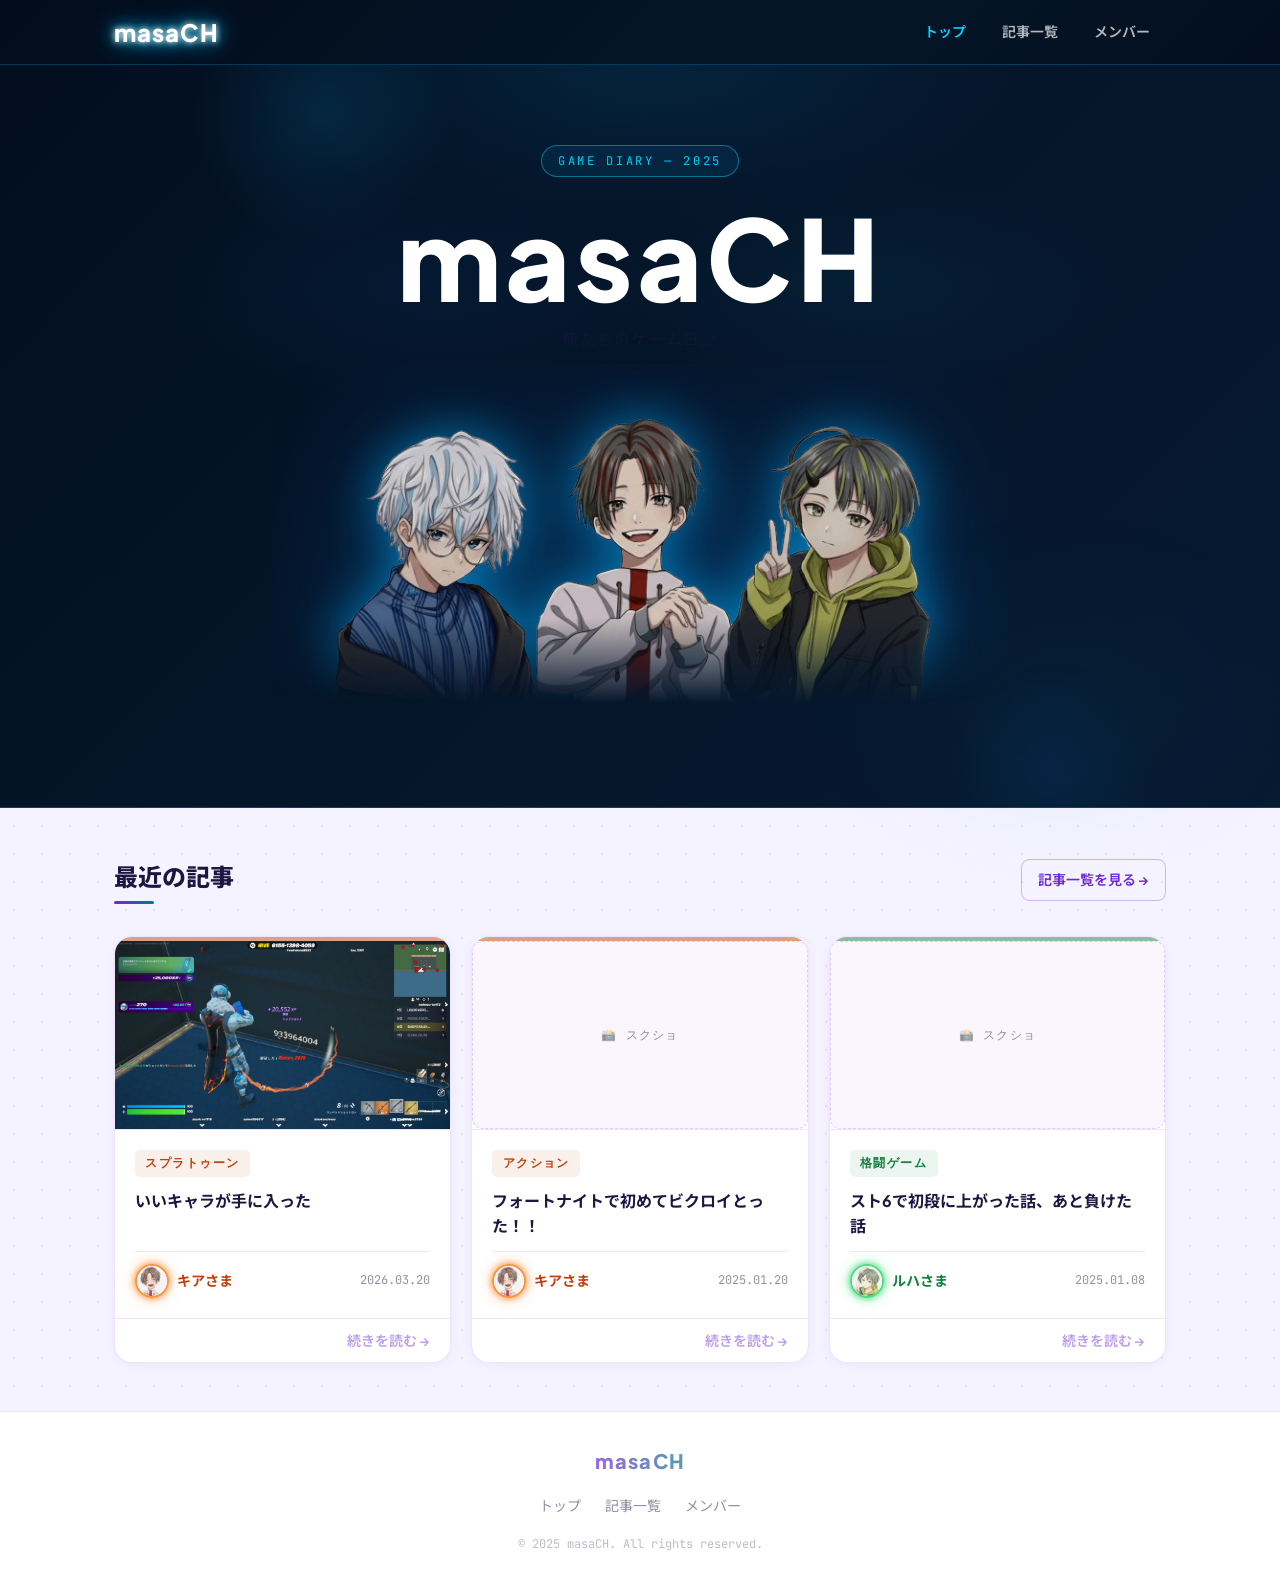
==== commit 59d6c61f: "ボタン消去" ====
--- a/index.html
+++ b/index.html
@@ -37,12 +37,6 @@
         <img src="images/3shot-v6.png" alt="masaCH メンバー3人">
       </div>
 
-      <!-- Member names -->
-      <div class="hero__member-names">
-        <a href="members.html#masashi" class="hero__member-name member--masashi">カレハ</a>
-        <a href="members.html#masaaki" class="hero__member-name member--masaaki">キアさま</a>
-        <a href="members.html#masaharu" class="hero__member-name member--masaharu">ルハさま</a>
-      </div>
     </div>
   </section>
 
--- a/css/style.css
+++ b/css/style.css
@@ -291,6 +291,31 @@
   }
   .main-nav.nav--open { display: flex; }
   .main-nav a { padding: var(--space-3) var(--space-6); border-radius: 0; }
+
+  /* Hero — スマホ対応 */
+  .hero {
+    padding: 3.5rem var(--space-4) 3rem;
+  }
+
+  .hero-photo img {
+    max-height: none;
+    width: 100%;
+  }
+
+  .hero__member-names {
+    flex-direction: column;
+    align-items: center;
+    gap: 0.9rem;
+  }
+
+  .hero__member-name {
+    justify-content: center;
+  }
+
+  /* モバイル表示順: キアさま → ルハさま → カレハ */
+  .hero__member-name.member--masaaki  { order: 1; }
+  .hero__member-name.member--masaharu { order: 2; }
+  .hero__member-name.member--masashi  { order: 3; }
 }
 
 /* ===================================================
@@ -413,45 +438,48 @@
 }
 
 .hero__member-name {
+  display: flex;
+  flex-direction: row;
+  align-items: center;
+  gap: 0.5rem;
+  text-decoration: none;
+  background: transparent;
+  border: none;
+  padding: 0;
+  transition: opacity 0.2s, transform 0.2s;
+}
+
+.hero__member-name:hover {
+  opacity: 0.8;
+  transform: translateY(-2px);
+}
+
+.hero__member-icon {
+  width: 32px;
+  height: 32px;
+  object-fit: cover;
+  object-position: top center;
+}
+
+.hero__member-name span {
   font-family: 'DotGothic16', var(--font-body);
   font-size: var(--fs-sm);
   -webkit-text-stroke: 0.4px currentColor;
-  font-weight: 500;
   letter-spacing: 0.18em;
-  text-transform: uppercase;
-  padding: 0.3rem 1.1rem;
-  border-radius: 999px;
-  border: none;
-  text-decoration: none;
-  background: rgba(255,255,255,0.06);
-  backdrop-filter: blur(4px);
-  transition: background 0.2s, text-shadow 0.2s;
-}
-
-.hero__member-name:hover {
-  background: rgba(255,255,255,0.13);
-}
-
-.hero__member-name.member--masashi  {
+  padding-bottom: 0.15rem;
+}
+
+.hero__member-name.member--masashi span {
   color: rgba(147,197,253,0.9);
-  text-shadow: 0 0 8px rgba(96,165,250,0.5);
-  border-bottom: 1px solid rgba(96,165,250,0.6);
-  border-right: 1px solid rgba(96,165,250,0.4);
-  box-shadow: 3px 3px 8px rgba(96,165,250,0.4), 5px 5px 18px rgba(96,165,250,0.15);
-}
-.hero__member-name.member--masaaki  {
+  border-bottom: 1px solid rgba(96,165,250,0.35);
+}
+.hero__member-name.member--masaaki span {
   color: rgba(253,186,116,0.9);
-  text-shadow: 0 0 8px rgba(251,146,60,0.5);
-  border-bottom: 1px solid rgba(251,146,60,0.6);
-  border-right: 1px solid rgba(251,146,60,0.4);
-  box-shadow: 3px 3px 8px rgba(251,146,60,0.4), 5px 5px 18px rgba(251,146,60,0.15);
-}
-.hero__member-name.member--masaharu {
+  border-bottom: 1px solid rgba(251,146,60,0.35);
+}
+.hero__member-name.member--masaharu span {
   color: rgba(134,239,172,0.9);
-  text-shadow: 0 0 8px rgba(74,222,128,0.5);
-  border-bottom: 1px solid rgba(74,222,128,0.6);
-  border-right: 1px solid rgba(74,222,128,0.4);
-  box-shadow: 3px 3px 8px rgba(74,222,128,0.4), 5px 5px 18px rgba(74,222,128,0.15);
+  border-bottom: 1px solid rgba(74,222,128,0.35);
 }
 
 /* ===================================================
